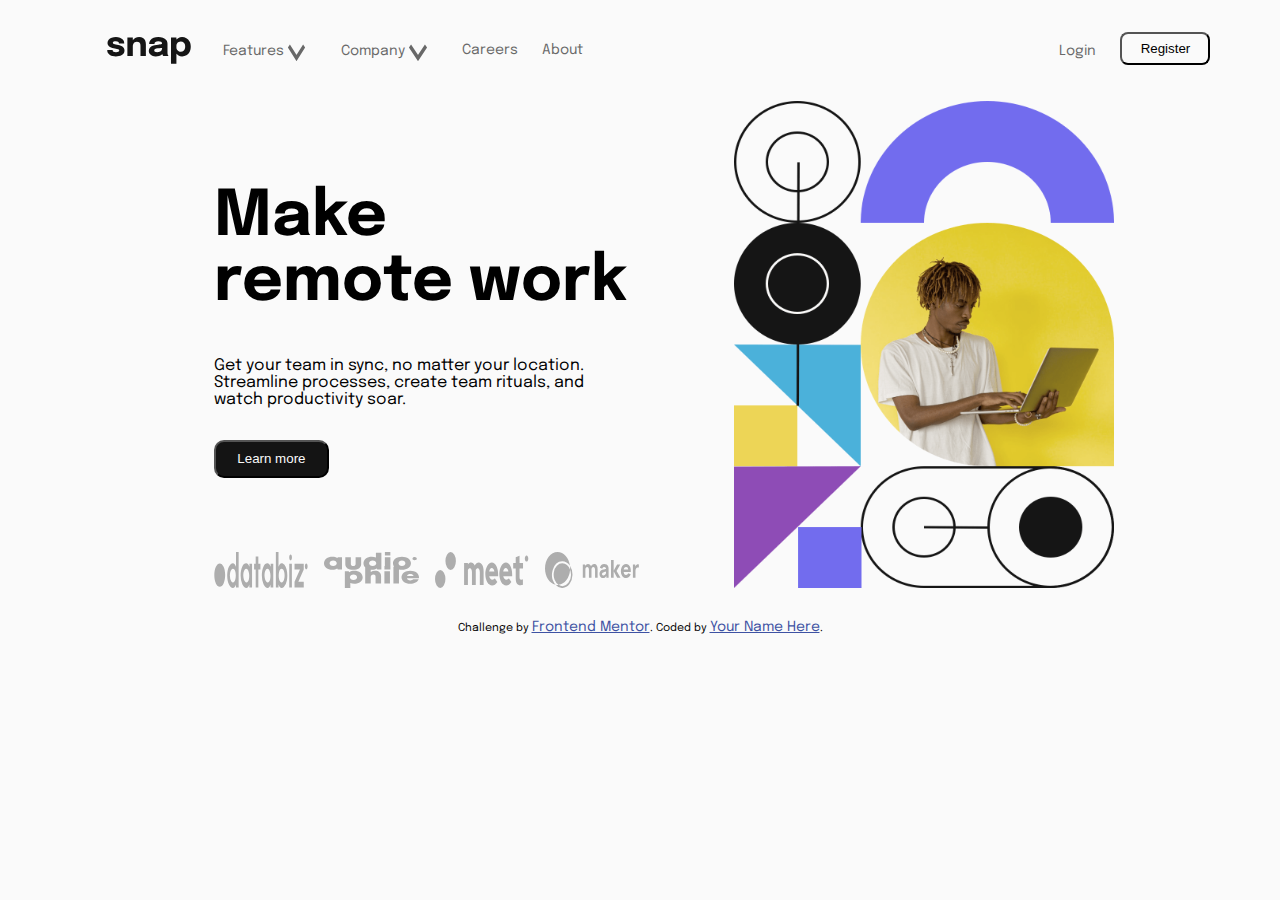
==== intro-section-with-dropdown-navigation-main/index.html @ 4d19fa41 "done" ====
<!DOCTYPE html>
<html lang="en">
<head>
  <meta charset="UTF-8">
  <meta name="viewport" content="width=device-width, initial-scale=1.0"> <!-- displays site properly based on user's device -->
  <link rel="icon" type="image/png" sizes="32x32" href="./images/favicon-32x32.png">
  <link rel="stylesheet" type="text/css" href="./styles.css">
  <link rel="preconnect" href="https://fonts.googleapis.com">
<link rel="preconnect" href="https://fonts.gstatic.com" crossorigin>
<link href="https://fonts.googleapis.com/css2?family=Epilogue:wght@500;700&display=swap" rel="stylesheet">
<title>Frontend Mentor | Intro section with dropdown navigation</title>
</head>
<body>
  <nav>
<div class="nav">
  <img src="./logo.svg" alt="logo" class="logo"/>
  <div class="barr">
    <img src="./icon-menu.svg" class="bar"/>
  </div>
  
  <div class="sidebar">
    <img src="./icon-close-menu.svg" alt="" class="close"/>
      
    <div class="navbar">
      <ul class="links">
      <li>
        <div class="dropdown">
          <div class="toggle">
            <a href="#" class="nav-links">Features</a>
            <img src="./icon-arrow-down.svg" class="nav-icon"/>
          </div>
          <div class="sub-nav first">
            <ul>
              <li>
                <img src="./icon-todo.svg"/>
                <a href="#">Todo List</a>
              </li>
              <li>
                <img src="./icon-calendar.svg"/>
                <a href="#">Calender</a>
              </li>
              <li>
                <img src="./icon-reminders.svg"/>
                <a href="#">Reminders</a>
              </li>
              <li>
                <img src="./icon-planning.svg"/>
                <a href="#">Planning</a>
              </li>
            </ul>
          </div>
        </div>
      </li>
      <li>
        <div class="dropdown">
          <div class="toggle">
            <a href="#" class="nav-links">Company</a>
            <img src="./icon-arrow-down.svg" class="nav-icon"/>
          </div>
          <div class="sub-nav second">
            <ul>
              <li><a href="#">History</a></li>
            <li><a href="#">Our Team</a></li>
            <li><a href="#">Blog</a></li>
            </ul>
          </div>
        </div>
      </li>
      <li>
        <a href="#" class="nav-links">Careers</a>
      </li>
      <li>
        <a href="#" class="nav-links">About</a>
      </li>
      </ul>
    </div>
    </div>
    <div class="navbar-2">
      <ul class="links-2">
        <li><a href="#" class="nav-links">Login</a></li>
        <li><button class="register">Register</button></li>
      </ul>
    </div>
</div>
  </nav>
  <main>
    <div class="main-container">
      <div class="first-container">
        <!-- <img src="./image-hero-desktop.png" class="main-img"/> -->
      </div>

      <div class="second-container">
        <div class="heading">
          <h2>Make remote work</h2>
        </div>
        <p class="paragraph">
          Get your team in sync, no matter your location. 
          Streamline processes, 
        create team rituals, and watch productivity 
        soar.
        </p>
        <div class="btn">
          <button class="main-button">Learn more</button>
        </div>
        <div class="client">
          <img src="./client-databiz.svg" class="icon"/>
          <img src="./client-audiophile.svg" class="icon"/>
          <img src="./client-meet.svg" class="icon"/>
          <img src="./client-maker.svg" class="icon"/>
        </div>
      </div>
    </div>
    <div class="attribution">
      Challenge by <a href="https://www.frontendmentor.io?ref=challenge" target="_blank">Frontend Mentor</a>. 
      Coded by <a href="#">Your Name Here</a>.
    </div>
  </main>
  <script src="./script.js"></script>
</body>
</html>
---- intro-section-with-dropdown-navigation-main/styles.css ----
* {
  margin: 0;
  padding: 0;
  box-sizing: border-box;
}

body {
  font-family: "Epilogue", sans-serif;
  background: hsl(0, 0%, 98%);
  margin: 0;
  padding: 0;
}

/* navbar styles */
.logo {
  margin: 2em 0em 0em 2em;
}

a {
  color: hsl(0, 0%, 41%);
  font-size: 14px;
}

a:hover {
  color: hsl(0, 0%, 8%);
}

.nav {
  display: flex;
  flex-direction: row;
  max-width: 1130px;
  align-items: center;
  margin: 0 auto;
}

.navbar ul {
  margin: 2em 6em 0em 2em;
  display: flex;
  gap: 1.5em;
}

.navbar a {
  text-decoration: none;
}

.navbar li {
  list-style: none;
}

.navbar {
  float: left;
}

.navbar-2 ul {
  margin: 2em -9em 0em 0em;
  display: flex;
  flex-direction: row;
  gap: 1.5em;
  width: 150px;
  float: right;
  align-items: center;
}

.navbar-2 a {
  text-decoration: none;
}

.navbar-2 li {
  list-style: none;
}

.navbar-2 {
  width: 37%;
  padding: 0em 2em;
}

.register {
  padding: 7px 16px;
  border-radius: 8px;
  width: 90px;
  margin-bottom: 0.3em;
  background: hsl(0, 0%, 98%);
}

.icon {
  width: 20%;
  height: 4vh;
}

.dropdown {
  margin: 0 auto;
}

.sub-nav ul {
  display: flex;
  flex-direction: column;
}

.toggle {
  display: flex;
  flex-direction: row;
  align-items: center;
}

.nav-icon {
  max-width: 20%;
  height: 2vh;
  margin-left: 0.2em;
  display: flex;
  align-items: center;
  margin-top: 2px;
}

.sub-nav {
  position: absolute;
  background-color: white;
  transition: 0.2s;
  display: none;
}

.toggle-clicked {
  border: 2px solid brown;
}
.first li {
  list-style: none;
}
.first {
  top: 4.8em;
  width: 150px;
  padding: 0em 1.7em;
  box-shadow: 1px 3px 8px 8px hsla(0, 0%, 41%, 0.2);
  height: 30vh;
  border-radius: 5px;
  margin-left: -4em;
}

.first li {
  margin: -0.8em 0em -0.3em -1.5em;
  width: 100px;
}

.first a {
  text-decoration: none;
}

.second {
  top: 4.8em;
  width: 109px;
  margin-left: 0.5em;
  box-shadow: 1px 3px 8px 8px hsla(0, 0%, 41%, 0.2);
  border-radius: 5px;
}

.second li {
  list-style: none;
  margin-top: -1.2em;
  margin-bottom: 1em;

}

.second a {
  text-decoration: none;
  white-space: nowrap;
}

/* js styles */
.nav-icon-rotate {
  transform: rotate(180deg);
}

.sub-nav-open {
  display: block;
}

.barr {
  display: none;
  cursor: pointer;
}
.close {
  display: none;
}

/* main styles */

.main-container {
  max-width: 980px;
  margin: 2em auto;
  display: flex;
  flex-direction: row-reverse;
  padding: 0em 4em;
}

main {
  margin: 0 auto;
}

.first-container {
  min-width: 380px;
  margin-left: 3em;
  margin-right: -3em;
  background-image: url(./image-hero-desktop.png);
  background-size: 100% 100%;
  background-repeat: no-repeat;
  background-position: center center;
}

.second-container {
  min-width: 390px;
}

.main-img {
  width: 100%;
}

.heading {
  margin: 2em 12em 1em 0em;
  min-width: 420px;
  font-weight: 700;
  font-size: 42px;
}

.heading p {
  min-width: 500px;
}

.paragraph {
  max-width: 390px;
  margin: 1em 0em 2em 0em;
  font-size: 16px;
}

.main-button {
  padding: 0.7em 1.6em;
  border-radius: 10px;
  background: hsl(0, 0%, 8%);
  color: hsl(0, 0%, 98%);
  margin-bottom: 2em;
}

.client {
  margin-top: 3em;
  display: flex;
  flex-direction: row;
  gap: 1em;
  min-width: 400px;
}

/* small screen */
@media (max-width: 800px) {
  body {
    display: flex;
    flex-direction: column;
    justify-content: center;
    align-items: center;
  }

  .main-container {
    display: flex;
    flex-direction: column;
    margin: 0.5em auto;
    border: 2px solid saddlebrown;
    width: 100%;
    padding: 1em;
  }

  .nav {
    margin: 0 4em;
    min-height: 12vh;
    align-items: center;
    justify-content: center;
  }

  .links {
    display: flex;
    height: auto;
  }

  .barr {
    width: 54px;
    height: 6vh;
    padding: 0.1em;
    left: 80%;
    transition: 0.2s;
    position: absolute;
    left: 80%;
    top: 5%;
    display: block;
  }

  .bar {
    min-width: 100%;
  }

  .sidebar {
    height: 100%;
    background-color: white;
    width: 63%;
    position: fixed;
    z-index: 1;
    right: 0%;
    top: 0;
    display: none;
  }

  .sidebar a {
    transition: 0.3s;
  }

  .nav-main-container {
    opacity: 0.7;
  }

  .sidebar-active {
    display: block;
    transition: 0.5s;
  }

  .sidebar a {
    display: block;
  }
  .links {
    height: auto;
    display: flex;
    flex-direction: column;
  }

  .first {
  top: 0em;
  left: -10%;
  width: 200px;
  position: relative;
  padding: 0em 1.7em;
  box-shadow: none;
  margin: auto;
  height: auto;
  border-radius: 5px;
}

.first a {
    display: inline;
    margin-top: -0.2em;
}

.first li {
    margin-top: 3px;
    width: 150px;
}

.second {
    top: 1em;
    left: -30%;
  width: 120px;
  position: relative;
  padding: 0em 1em;
  box-shadow: none;
  margin-left: 2em;
  height: auto;
  border-radius: 5px;
}

.second li {
    margin-top: -12px;
}

  .sidebar-nonactive {
    display: none;
  }

  .navbar-2 {
     position: relative;
    left: 9em;
    top: 25em; 
    z-index: 1;
    display: none;
    max-width: 100px;
  }

  .navbar-2 ul{
    display: flex;
    flex-direction: column;
    justify-content: center;
    align-items: center;
  }
  
  .register {
    min-width: 190px;
    min-height: 6.5vh;
  }
  .navbar-2-active {
    display: block;
  }
  .close {
    margin-left: 12em;
    margin-top: 0.9em;
    z-index: 2;
    border: 2px orange;
    display: block;
  }
  .logo {
    min-width: 17%;
     padding: 0.1em;
     margin-top: 1em;
     transform: translateX(-30%);
     position: absolute;
     left: 26%;
  }

  .first-container {
    flex: 40%;
    max-width: 550px;
    min-height: 53vh;
    margin-top: 0.5em;
    background-image: url(./image-hero-mobile.png);
    background-size: 100% 100%;
    background-repeat: no-repeat;
    background-position: center center;
  }

  .second-container {
    flex: 60%; 
    margin: 1em auto;
    max-width: 90%;
  }

  .heading {
    margin: 0.5em auto;
    padding: 0em;
    max-width: 900px;
  }

  h2 {
    min-width: 900px;
    font-size: 52px;
    margin: auto;
  }

  .paragraph {
    width: 340px;
    margin: 0 auto;
    text-indent: 10px;
    display: flex;
    align-items: center;
  }

  
  .client {
    width: 100%;
    margin-left: -2em;
    max-width: 500px;
    padding: 0;
  }

  .icon {
    max-width: 20%;
    min-height: 4vh;
    margin:0 1.3em;
  }
  
  .main-button {
    margin: 2em auto;
    min-width: 170px;
    font-size: 19px;
    min-height: 8vh;
    border-radius: 20px;
    
  }

  .btn {
    max-width: 400px;
    display: flex;
    align-items: center;
    margin: 0 auto;
  }
}

@media (max-width: 600px) {
  .main-container {
    margin: 0 auto;
  }

  .second-container {
    max-width: 500px;
  }

  .first-container {
    max-width: 480px;
  }

   .nav {
    min-width: 400px;
  } 

  .barr {
    position: relative;
    display: flex;
    justify-content: center;
    align-items: center;
  }

  .logo {
    position: relative;
    margin-left: 3em;
  }

  .navbar-2 {
    left: 16em
  }

  .icon {
    max-width: 10%;
    max-height: 2vh;
    margin:0 0.9em;
  }
}

@media (max-width: 1088px) {
  .main-container {
    padding:0em 8em;
    margin: 0 auto;
  }
  
  .first-container {
    min-width: 40%;
  }

  .second-container {
    width: 500px;
    padding: 0em 1em;
  }

  .nav {
    padding: 0em 2em ;
  }

  .navbar-2 {
    padding-right: 4em;
    margin-right: 4em;
  }

  .second {
    margin-left: 1em;
    min-height: 14vh;
  }

  .second li {
    margin-bottom: -0.1em;
  }

  .first {
    max-height: 19vh;
  }

  .first ul {
    margin-top: 1.5em;
  }
}

@media (max-width: 975px) {
  .logo {
    margin-left: -1em;
  }
  .navbar-2{
    margin-left: -5em;
  }


  
}

@media (max-width: 858px) {
  .first-container {
    margin-left: 0em;
  }

  .heading {
    font-size: 40px;
    min-width: 360px;
  }

}

 @media (max-width: 827px) {
  .logo {
    margin-left: 10px;
  }

  .navbar-2 {
    margin-right: 3.6em;
  }
  .client {
    padding: 1em;
  }


  .navbar ul {
    margin-left: 1.9em;
    gap: 10px;
    
  }

.first li {
  margin-top: 0.1em;
}

.first ul {
  margin-top: 0.6em;
}

.second li {
  margin-top: 0.1em;
}

.second ul {
  margin-top: 0.5em;
}
} 

.attribution {
  font-size: 11px;
  text-align: center;
}
.attribution a {
  color: hsl(228, 45%, 44%);
}
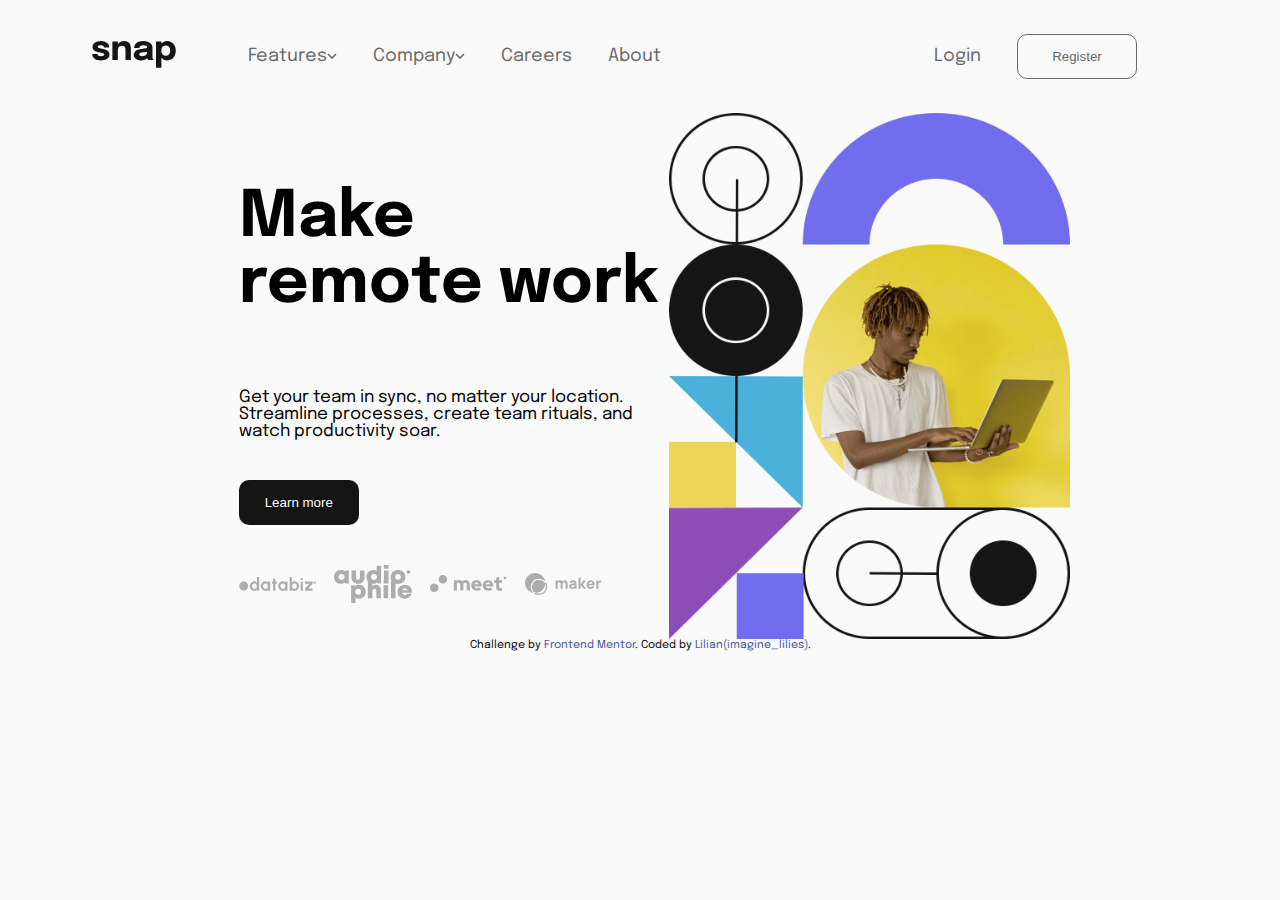
==== commit 502256f2: "all done" ====
--- a/intro-section-with-dropdown-navigation-main/index.html
+++ b/intro-section-with-dropdown-navigation-main/index.html
@@ -1,120 +1,133 @@
 <!DOCTYPE html>
 <html lang="en">
-<head>
-  <meta charset="UTF-8">
-  <meta name="viewport" content="width=device-width, initial-scale=1.0"> <!-- displays site properly based on user's device -->
-  <link rel="icon" type="image/png" sizes="32x32" href="./images/favicon-32x32.png">
-  <link rel="stylesheet" type="text/css" href="./styles.css">
-  <link rel="preconnect" href="https://fonts.googleapis.com">
-<link rel="preconnect" href="https://fonts.gstatic.com" crossorigin>
-<link href="https://fonts.googleapis.com/css2?family=Epilogue:wght@500;700&display=swap" rel="stylesheet">
-<title>Frontend Mentor | Intro section with dropdown navigation</title>
-</head>
-<body>
-  <nav>
-<div class="nav">
-  <img src="./logo.svg" alt="logo" class="logo"/>
-  <div class="barr">
-    <img src="./icon-menu.svg" class="bar"/>
-  </div>
-  
-  <div class="sidebar">
-    <img src="./icon-close-menu.svg" alt="" class="close"/>
-      
-    <div class="navbar">
-      <ul class="links">
-      <li>
-        <div class="dropdown">
-          <div class="toggle">
-            <a href="#" class="nav-links">Features</a>
-            <img src="./icon-arrow-down.svg" class="nav-icon"/>
+  <head>
+    <meta charset="UTF-8" />
+    <meta name="viewport" content="width=device-width, initial-scale=1.0" />
+    <!-- displays site properly based on user's device -->
+    <link
+      rel="icon"
+      type="image/png"
+      sizes="32x32"
+      href="./images/favicon-32x32.png"
+    />
+    <link rel="stylesheet" type="text/css" href="./style.css" />
+    <link rel="preconnect" href="https://fonts.googleapis.com" />
+    <link rel="preconnect" href="https://fonts.gstatic.com" crossorigin />
+    <link
+      href="https://fonts.googleapis.com/css2?family=Epilogue:wght@500;700&display=swap"
+      rel="stylesheet"
+    />
+    <title>Frontend Mentor | Intro section with dropdown navigation</title>
+  </head>
+  <body>
+    <nav>
+      <div class="nav">
+        <div class="m-bar">
+          <div class="logo-container">
+            <img src="./logo.svg" alt="logo" class="logo" />
           </div>
-          <div class="sub-nav first">
-            <ul>
+          <div class="barr">
+            <img src="./icon-menu.svg" class="bar" />
+          </div>
+        </div>
+        
+
+        <div class="sidebar">
+          <img src="./icon-close-menu.svg" alt="" class="close" />
+
+          <div class="navbar">
+            <div class="center-nav">
+              <ul class="links">
               <li>
-                <img src="./icon-todo.svg"/>
-                <a href="#">Todo List</a>
+                <div class="dropdown">
+                  <div class="toggle">
+                    <a href="#" class="nav-links">Features</a>
+                    <img src="./icon-arrow-down.svg" class="nav-icon" />
+                  </div>
+                  <div class="sub-nav first">
+                    <ul>
+                      <li>
+                        <img src="./icon-todo.svg" />
+                        <a href="#">Todo List</a>
+                      </li>
+                      <li>
+                        <img src="./icon-calendar.svg" />
+                        <a href="#">Calender</a>
+                      </li>
+                      <li>
+                        <img src="./icon-reminders.svg" />
+                        <a href="#">Reminders</a>
+                      </li>
+                      <li>
+                        <img src="./icon-planning.svg" />
+                        <a href="#">Planning</a>
+                      </li>
+                    </ul>
+                  </div>
+                </div>
               </li>
               <li>
-                <img src="./icon-calendar.svg"/>
-                <a href="#">Calender</a>
+                <div class="dropdown">
+                  <div class="toggle">
+                    <a href="#" class="nav-links">Company</a>
+                    <img src="./icon-arrow-down.svg" class="nav-icon" />
+                  </div>
+                  <div class="sub-nav second">
+                    <ul>
+                      <li><a href="#">History</a></li>
+                      <li><a href="#">Our Team</a></li>
+                      <li><a href="#">Blog</a></li>
+                    </ul>
+                  </div>
+                </div>
               </li>
               <li>
-                <img src="./icon-reminders.svg"/>
-                <a href="#">Reminders</a>
+                <a href="#" class="nav-links">Careers</a>
               </li>
               <li>
-                <img src="./icon-planning.svg"/>
-                <a href="#">Planning</a>
+                <a href="#" class="nav-links">About</a>
               </li>
+            </div>
+              <div class="navbar-2">
+                  <li><a href="#" class="nav-links">Login</a></li>
+                  <li><button class="register">Register</button></li>
+              </div>
             </ul>
           </div>
         </div>
-      </li>
-      <li>
-        <div class="dropdown">
-          <div class="toggle">
-            <a href="#" class="nav-links">Company</a>
-            <img src="./icon-arrow-down.svg" class="nav-icon"/>
+      </div>
+    </nav>
+    <main>
+      <div class="main-container">
+        <div class="first-container">
+        </div>
+
+        <div class="second-container">
+          <div class="heading">
+            <h2>Make remote work</h2>
           </div>
-          <div class="sub-nav second">
-            <ul>
-              <li><a href="#">History</a></li>
-            <li><a href="#">Our Team</a></li>
-            <li><a href="#">Blog</a></li>
-            </ul>
+          <p class="paragraph">
+            Get your team in sync, no matter your location. Streamline
+            processes, create team rituals, and watch productivity soar.
+          </p>
+          <div class="btn">
+            <button class="main-button">Learn more</button>
+          </div>
+          <div class="client">
+            <img src="./client-databiz.svg" class="icon" />
+            <img src="./client-audiophile.svg" class="icon" />
+            <img src="./client-meet.svg" class="icon" />
+            <img src="./client-maker.svg" class="icon" />
           </div>
         </div>
-      </li>
-      <li>
-        <a href="#" class="nav-links">Careers</a>
-      </li>
-      <li>
-        <a href="#" class="nav-links">About</a>
-      </li>
-      </ul>
-    </div>
-    </div>
-    <div class="navbar-2">
-      <ul class="links-2">
-        <li><a href="#" class="nav-links">Login</a></li>
-        <li><button class="register">Register</button></li>
-      </ul>
-    </div>
-</div>
-  </nav>
-  <main>
-    <div class="main-container">
-      <div class="first-container">
-        <!-- <img src="./image-hero-desktop.png" class="main-img"/> -->
       </div>
-
-      <div class="second-container">
-        <div class="heading">
-          <h2>Make remote work</h2>
-        </div>
-        <p class="paragraph">
-          Get your team in sync, no matter your location. 
-          Streamline processes, 
-        create team rituals, and watch productivity 
-        soar.
-        </p>
-        <div class="btn">
-          <button class="main-button">Learn more</button>
-        </div>
-        <div class="client">
-          <img src="./client-databiz.svg" class="icon"/>
-          <img src="./client-audiophile.svg" class="icon"/>
-          <img src="./client-meet.svg" class="icon"/>
-          <img src="./client-maker.svg" class="icon"/>
-        </div>
+      <div class="attribution">
+        Challenge by
+        <a href="https://www.frontendmentor.io?ref=challenge" target="_blank"
+          >Frontend Mentor</a
+        >. Coded by <a href="#">Lilian(imagine_lilies)</a>.
       </div>
-    </div>
-    <div class="attribution">
-      Challenge by <a href="https://www.frontendmentor.io?ref=challenge" target="_blank">Frontend Mentor</a>. 
-      Coded by <a href="#">Your Name Here</a>.
-    </div>
-  </main>
-  <script src="./script.js"></script>
-</body>
-</html>+    </main>
+    <script src="./script.js"></script>
+  </body>
+</html>
--- a/intro-section-with-dropdown-navigation-main/style.css
+++ b/intro-section-with-dropdown-navigation-main/style.css
@@ -0,0 +1,851 @@
+* {
+  padding: 0;
+  margin: 0;
+  box-sizing: border-box;
+}
+
+body {
+  font-family: "Epilogue", sans-serif;
+  background: hsl(0, 0%, 98%);
+  font-size: 18px;
+}
+
+main {
+  max-width: 80%;
+  margin: 0.3em auto;
+  padding: 0 1em;
+}
+
+a {
+    text-decoration: none;
+    color: hsl(0, 0%, 41%);
+}
+
+a:hover {
+    color: hsl(0, 0%, 8%);
+  }
+
+  li {
+    list-style: none;
+  }
+
+
+
+.nav {
+  min-height: 10%;
+  max-width: 100%;
+  display: flex;
+  flex-direction: row;
+  margin: 0 auto;
+}
+
+.attribution {
+    font-size: 11px;
+    text-align: center;
+  }
+  .attribution a {
+    color: hsl(228, 45%, 44%);
+  }
+
+@media (max-width: 1440px) {
+
+    main {
+        max-width: 70%;
+        margin: 0 auto;
+    }
+    .nav {
+        display: flex;
+        justify-content: space-between;
+        align-items: center;
+        padding:3% 5%;
+        max-width: 90%;
+        max-height: 6vh;
+        margin: 1em auto;
+    }
+
+    .navbar {
+        display: flex;
+        gap: 16em;
+        align-items: center;
+        max-width: 1100px;
+        margin: 0 auto;
+
+    }
+
+    .logo {
+        margin-right: 2em;
+    }
+
+    .links {
+        display: flex;
+        flex-direction: row;
+        align-items: center;
+        width: 470px;
+        gap: 2em;
+    }
+
+    .barr {
+        display: none;
+    }
+
+    .close {
+        display: none;
+    }
+
+    .navbar-2 {
+        display: flex;
+        gap: 2em;
+        align-items: center;
+        margin-right: 1em;
+    }
+
+    .register {
+        width: 120px;
+        min-height: 5vh;
+        border-radius: 10px;
+        color: hsl(0, 0%, 41%);
+        background: hsl(0, 0%, 98%);
+        border: 1px solid hsl(0, 0%, 41%);
+    }
+
+    .sub-nav {
+        position: absolute;
+        display: none;
+        box-shadow: 1px 3px 8px 8px hsla(0, 0%, 41%, 0.2);
+        border-radius: 10px;
+        margin-top: 0.5em;
+        padding: 0 1em;
+        background: hsl(0, 0%, 98%);
+        margin-left: 0.5em;
+    }
+
+    .sub-nav li {
+        margin: 0.5em 0em;
+    }
+
+    .first {
+        margin-left: -2em;
+    }
+
+
+
+    .toggle {
+        display: flex;
+        flex-direction: row;
+        align-items: center;
+    }
+
+     /* js styles */
+.nav-icon-rotate {
+    transform: rotate(180deg);
+  }
+  
+  .sub-nav-open {
+    display: block;
+  }
+
+    /* main styles*/
+
+    .main-container {
+        display: flex;
+        flex-direction: row-reverse;
+    }
+    .first-container {
+        background-image: url(./image-hero-desktop.png);
+        background-size: 100% 100%;
+        background-repeat: no-repeat;
+        background-position: center center;
+        width: 500px;
+        
+
+    }
+
+    .second-container {
+        padding-left: 1.6em;
+    }
+
+    .heading {
+        width: 430px;
+        margin: 4em 0em 4em 0em;
+        
+    }
+    
+    h2 {
+        font-size: 64px;
+    }
+
+    .paragraph {
+        width: 430px;
+        font-size: 17px;
+    }
+
+    .main-button {
+        margin: 3em 0em;
+        width: 120px;
+        display: flex;
+        align-items: center;
+        justify-content: center;
+        height: 5vh;
+        border: none;
+        border-radius: 10px;
+        background: hsl(0, 0%, 8%);
+  color: hsl(0, 0%, 98%);
+    }
+
+    .icon {
+        width: 18%;
+    }
+
+    .client {
+        display: flex;
+        align-items: center;
+        gap: 1em;
+        margin: 2em 0em;
+    }
+}
+
+@media (max-width: 1325px) {
+    .nav {
+        gap: 2em;
+       
+    }
+
+    .navbar {
+        gap: 12em;
+        margin-right: 8em;
+    }
+
+    .logo-container {
+        margin-left: -2em;
+    }
+}
+
+@media (max-width: 1240px) {
+    .navbar {
+        gap: 10em;
+    }
+
+    .first-container {
+        min-width: 300px;
+    }
+    
+    .navbar-2 {
+        margin-left: -3em
+    }
+}
+
+@media (max-width: 1190px) {
+    .navbar {
+        gap: 8em;
+    }
+    .first-container {
+        min-width: 300px;
+    }
+}
+
+@media (max-width: 1160px) {
+    .navbar {
+        gap: 7em;
+        margin-left: -1em;
+    }
+    .first-container {
+        min-width: 300px;
+    }
+}
+
+@media (max-width: 1129px) {
+    .navbar {
+        gap: 7em;
+    }
+    .first-container {
+        min-width: 300px;
+    }
+
+    .second-container {
+        padding-left: 6%;
+    }
+}
+
+@media (max-width: 1136px) {
+    .navbar {
+        gap: 7em;
+    }
+    .first-container {
+        min-width: 300px;
+    }
+
+    .second-container {
+        padding-left: 8%;
+    }
+}
+
+@media (max-width: 1122px) {
+    .navbar {
+        gap: 6em;
+    }
+    .first-container {
+        min-width: 280px;
+    }
+
+}
+
+@media (max-width: 1057px) {
+
+    .navbar {
+        gap: 6em;
+    }
+    .first-container {
+        min-width: 280px;
+    }
+
+    h2 {
+        font-size: 60px;
+    }
+
+}
+
+@media (max-width: 1099px) {
+    .nav {
+        max-width: 98%;
+    }
+    .navbar {
+        gap: 6em;
+        margin-left: -2em;
+    }
+    .first-container {
+        min-width: 280px;
+    }
+
+    .second-container {
+        width: 470px;
+    }
+
+}
+
+@media (max-width: 1122px) {
+    .navbar {
+        gap: 6em;
+    }
+    .first-container {
+        min-width: 280px;
+    }
+
+}
+
+@media (max-width: 1057px) {
+
+    .navbar {
+        gap: 6em;
+    }
+    .first-container {
+        min-width: 280px;
+    }
+
+    h2 {
+        font-size: 55px;
+    }
+
+    .heading {
+        width: 370px;
+    }
+
+    .paragraph {
+        font-size: 14px;
+        width: 340px;
+    }
+
+}
+
+@media (max-width: 1002px) {
+    a {
+        font-size: 14px;
+    }
+    .nav {
+        max-width: 98%;
+        padding: 1em 3em;
+    }
+    .navbar {
+        gap: 5em;
+        margin-left: -2.4em;
+    }
+
+    .links {
+        gap: 1em;
+    }
+
+    .navbar-2 {
+        gap: 1em;
+    }
+
+    .first-container {
+        min-width: 300px;
+    }
+
+    .second-container {
+        width: 470px;
+        padding-left: 4em;
+    }
+
+    h2 {
+        font-size: 40px;
+    }
+
+    .heading {
+        width: 270px;
+    }
+
+    p {
+        font-size: 10px;
+    }
+
+    .paragraph {
+        font-size: 14px;
+        width: 360px;
+    }
+
+    .register {
+        width: 100px;
+    }
+
+    .logo {
+        margin-left: 1.2em;
+    }
+
+}
+
+@media (max-width: 981px) {
+    .second-container {
+        padding-right: 2em;
+    }
+
+    .paragraph {
+        font-size: 12px;
+        width: 280px;
+    }
+}
+
+@media (max-width: 932px) {
+    .second-container {
+        padding-right: 1em;
+    }
+}
+
+@media (max-width: 906px) {
+    .second-container {
+        padding-right: 0.2em;
+    }
+}
+
+@media (max-width: 882px) {
+    main {
+        max-width: 78%;
+    }
+    .second-container {
+        padding-right: 1.1em;
+    }
+}
+
+@media (max-width: 882px) {
+    .nav {
+        max-width: 98%;
+        padding: 1em 3em;
+    }
+    .navbar {
+        gap: 5em;
+        margin-left: -2.4em;
+    }
+
+    .links {
+        gap: 1em;
+    }
+
+    .navbar-2 {
+        gap: 1em;
+    }
+
+    .first-container {
+        min-width: 300px;
+    }
+
+    .second-container {
+        width: 440px;
+    }
+
+
+    .logo {
+        margin-left: 0.5em;
+    }
+
+}
+
+
+
+
+
+@media (max-width: 840px) {
+/* navbar */
+
+html,
+body {
+    min-height: 100vh;
+}
+    .sidebar {
+        transition: 0.5s ease-in-out;
+        position: absolute;
+        right: 0;
+        left: 40%;
+        top: 0;
+        background: hsl(0, 0%, 98%);
+        padding: 0 1em;
+        display: none;
+        min-height: 150vh;
+        transition: 0.3s;
+    }
+
+    .close {
+        display: block;
+        margin-left: 8em;
+        cursor: pointer;
+        margin-top: 0.5em;
+    }
+    
+    .first li {
+        display: flex;
+        flex-direction: row;
+        gap: 0.5em;
+        margin-top: 0.5em;
+        align-items: center;
+    }
+
+    .first a {
+        white-space: nowrap;
+       
+    }
+
+    .links {
+        margin: 3em 0;
+        display: flex;
+        flex-direction: column;
+        width: 200px;
+        gap: 2em;
+        border: 1px solid;
+    }
+
+    .links li {
+        margin: -0.6em 0;
+    }
+
+    .sub-nav {
+        margin-left: 1.4em;
+        display: none;
+        position: relative;
+    }
+
+    .sub-nav li {
+        margin: 1em 0em;
+    }
+
+    .m-bar {
+        display: flex; 
+        min-width: 100%;
+        justify-content: space-between;
+        align-items: center;
+        padding: 0 5em;
+        margin-top: 1em;
+    }
+
+    .barr {
+        cursor: pointer;
+        max-width: 100px;
+        display: block;
+    }
+
+    .bar {
+        width: 100%;
+    }
+
+    .logo {
+        width: 100%;
+    }
+
+    .logo-container {
+        max-width: 100px;
+        
+    }
+
+    .navbar {
+        border: 2px solid;
+        gap: 0;
+        display: flex;
+        flex-direction: column;
+        height: 100vh;
+    }
+
+    .navbar-2 {
+        margin-top: 0.5em;
+        width: 200px;
+        display: flex;
+        flex-direction: column;
+        align-items: center;
+        border: 1px solid;
+        
+    }
+
+    .register {
+        width: 170px;
+        height: 5vh;
+        border-radius: 10px;
+        color: hsl(0, 0%, 41%);
+        background: hsl(0, 0%, 98%);
+        border: 1px solid hsl(0, 0%, 41%);
+    }
+
+    .toggle {
+        display: flex;
+        flex-direction: row;
+        align-items: center;
+    }
+
+    /* js styles */
+.nav-icon-rotate {
+    transform: rotate(180deg);
+  }
+  
+  .sub-nav-open {
+    display: block;
+  }
+
+  .sidebar-active {
+    display: block;
+  }
+
+  .nav-main-container {
+    opacity: 0.7;
+  }
+
+  .sidebar a {
+    transition: 0.3s;
+  }
+
+
+
+
+
+    /* main section */
+    .main-container {
+        display: flex;
+        flex-direction: column;
+    }
+
+    .first-container {
+        background-image: url(./image-hero-mobile.png);
+        background-size: 100% 100%;
+        background-repeat: no-repeat;
+        background-position: center center;
+        width: 100%;
+        height: 48vh;
+    }
+
+    .second-container {
+        width: 100%;
+        padding: 1em;
+    }
+
+    h2 {
+        text-align: center;
+        font-size: 48px;
+       white-space: nowrap;
+        margin-left: -1em;
+    }
+
+    .heading {
+        margin: 1em auto;
+        border: 1px solid;
+    }
+
+    p {
+        text-align: center;
+        
+    }
+
+    .paragraph {
+        font-size: 16px;
+        max-width: 400px;
+        margin: 0 auto;
+    }
+
+    .main-button {
+        margin: 3em auto;
+        width: 120px;
+        display: flex;
+        align-items: center;
+        justify-content: center;
+        height: 8vh;
+        border: none;
+        border-radius: 10px;
+        background: hsl(0, 0%, 8%);
+  color: hsl(0, 0%, 98%);
+    }
+
+    .icon {
+        width: 18%;
+    }
+
+    .client {
+        display: flex;
+        align-items: center;
+        justify-content: center;
+        gap: 1em;
+        margin: 2em auto;
+    }
+
+}
+
+@media (max-width: 520px) {
+    h2 {
+        font-size: 30px;
+    }
+}
+
+@media (max-width: 460px) { 
+    main {
+        max-width: 80%;
+    }
+    .main-container {
+        padding: 0 3%;
+        margin: 0 auto;
+    }
+    .register {
+        max-width: 150px;
+        height: 7vh;
+}
+
+.navbar-2 {
+    margin-left: -1em;
+}
+
+.register {
+    max-width: 110px;
+}
+
+.main-button {
+    height: 8vh;
+    border: none;
+}
+
+h2 {
+    font-size: 25px;
+}
+
+.m-bar {
+    padding: 0 2em;
+}
+
+}
+
+@media (max-width: 454px) {
+    .main-container {
+            min-width: 100%;
+            border: 2px solid blue;
+            margin: 1em -1em;
+    }
+
+    .paragraph{
+        font-size: 14px;
+        width: 300px;
+        margin: 0 -1.5em;
+    }
+}
+
+@media (max-width: 400px) {
+    .m-bar {
+        padding: 0 2em;
+    }
+
+    h2 {
+        font-size: 19px;
+    }
+
+    .heading {
+        width: 200px;
+        
+    }
+
+    .paragraph {
+        font-size: 12px;
+        width: 300px;
+    }
+
+    .second-container {
+        padding: 0 0.9em;
+    }
+}
+
+@media (max-width: 320px) {
+    .m-bar {
+        border: 1px solid;
+        gap: 3em;
+    }
+
+    .logo-container {
+        min-width: 60px;
+    }
+
+    .logo {
+        max-width: 100%;
+    }
+
+    .bar {
+        max-width: 100%;
+    }
+
+    .bar {
+        border: 1px solid;
+        min-width: 30px;
+    }
+
+    .first-container {
+        margin-left: -2em;
+    }
+    h2 {
+        font-size: 15px;
+    }
+
+    p {
+        font-size: 6px;
+    }
+
+    .paragraph {
+        font-size: 13px;
+        max-width: 310px;
+        margin-left: -3em;
+    }
+
+    .main-button {
+        height: 8vh;
+        border: none;
+        margin-left: 3em;
+    }
+    .register {
+        max-width: 100px;
+    }
+
+    .navbar-2 {
+        margin-left: -0.5em;
+        width: 100px;
+    }
+
+    .close {
+        margin-left: 3em;
+    }
+
+    .m-bar {
+        padding: 0 2.5em;
+    }
+
+    .barr {
+        margin-left: 2em;
+    }
+}
+
+
